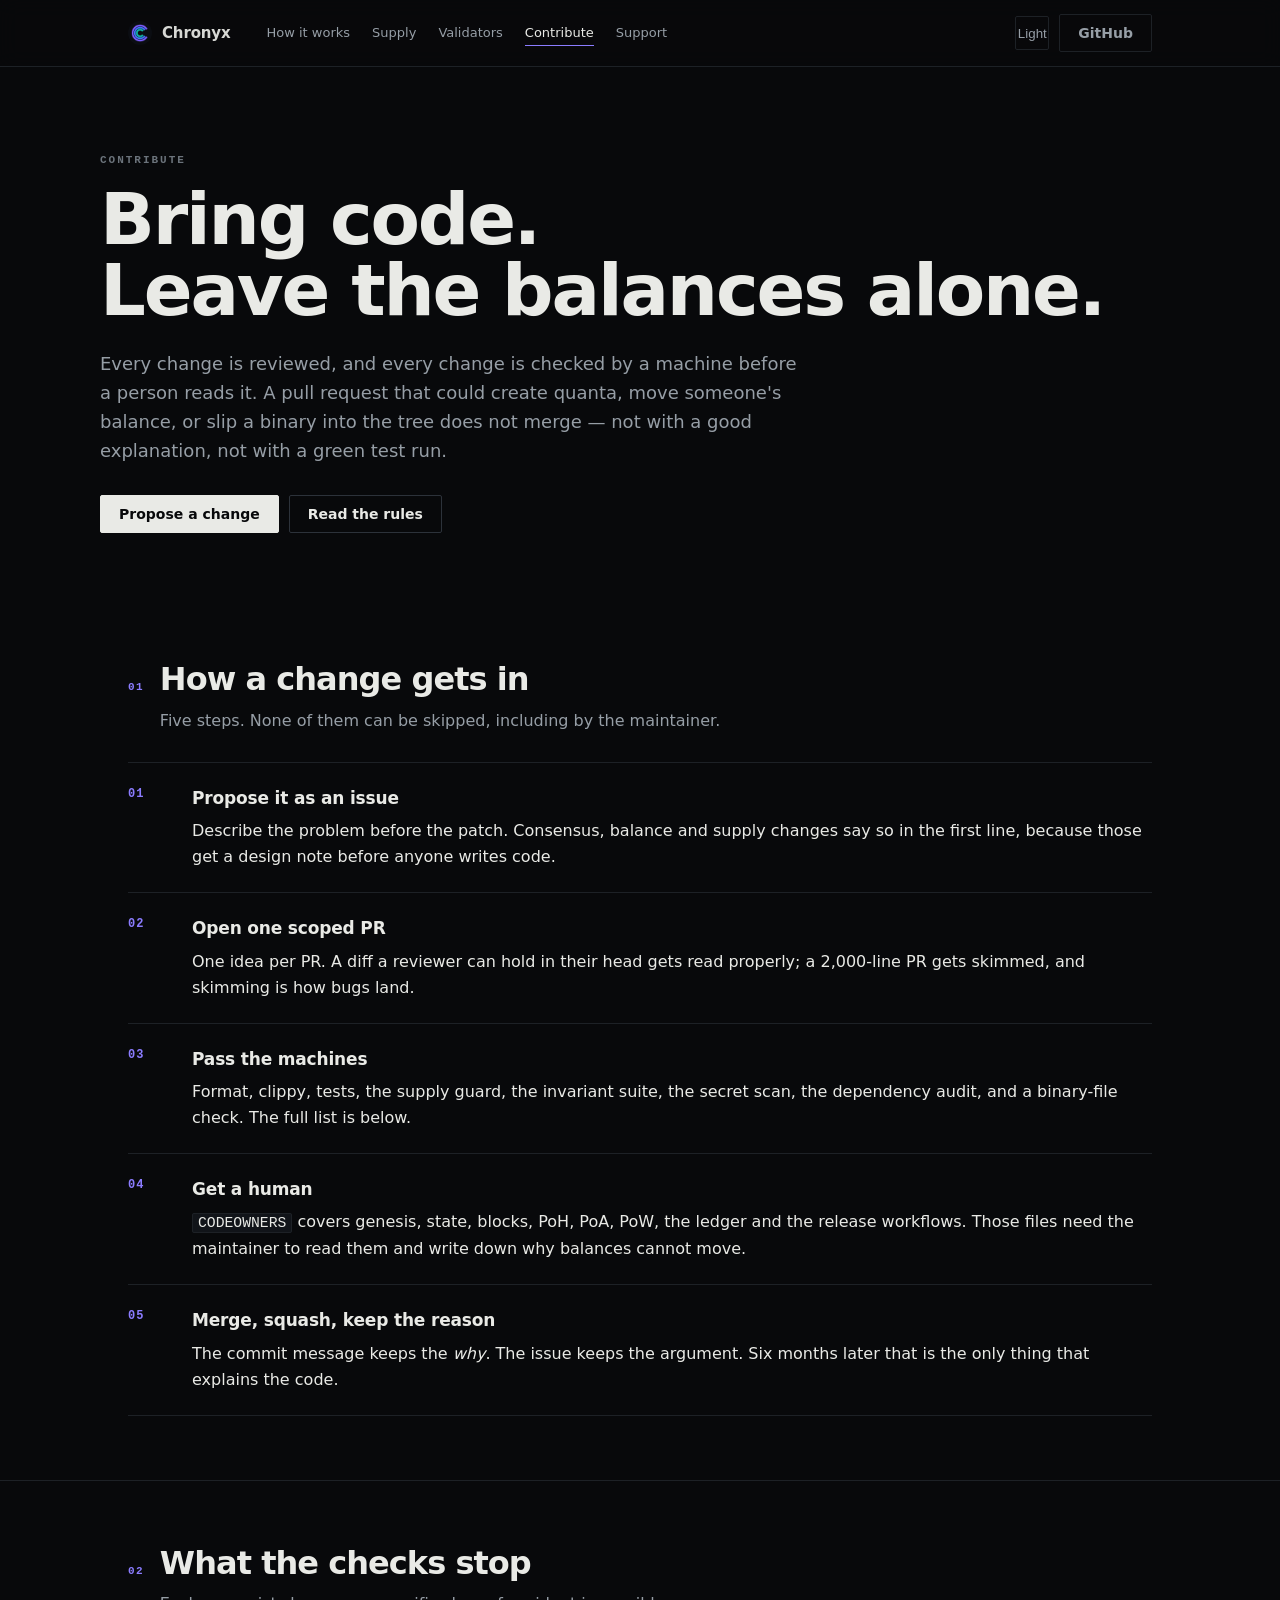
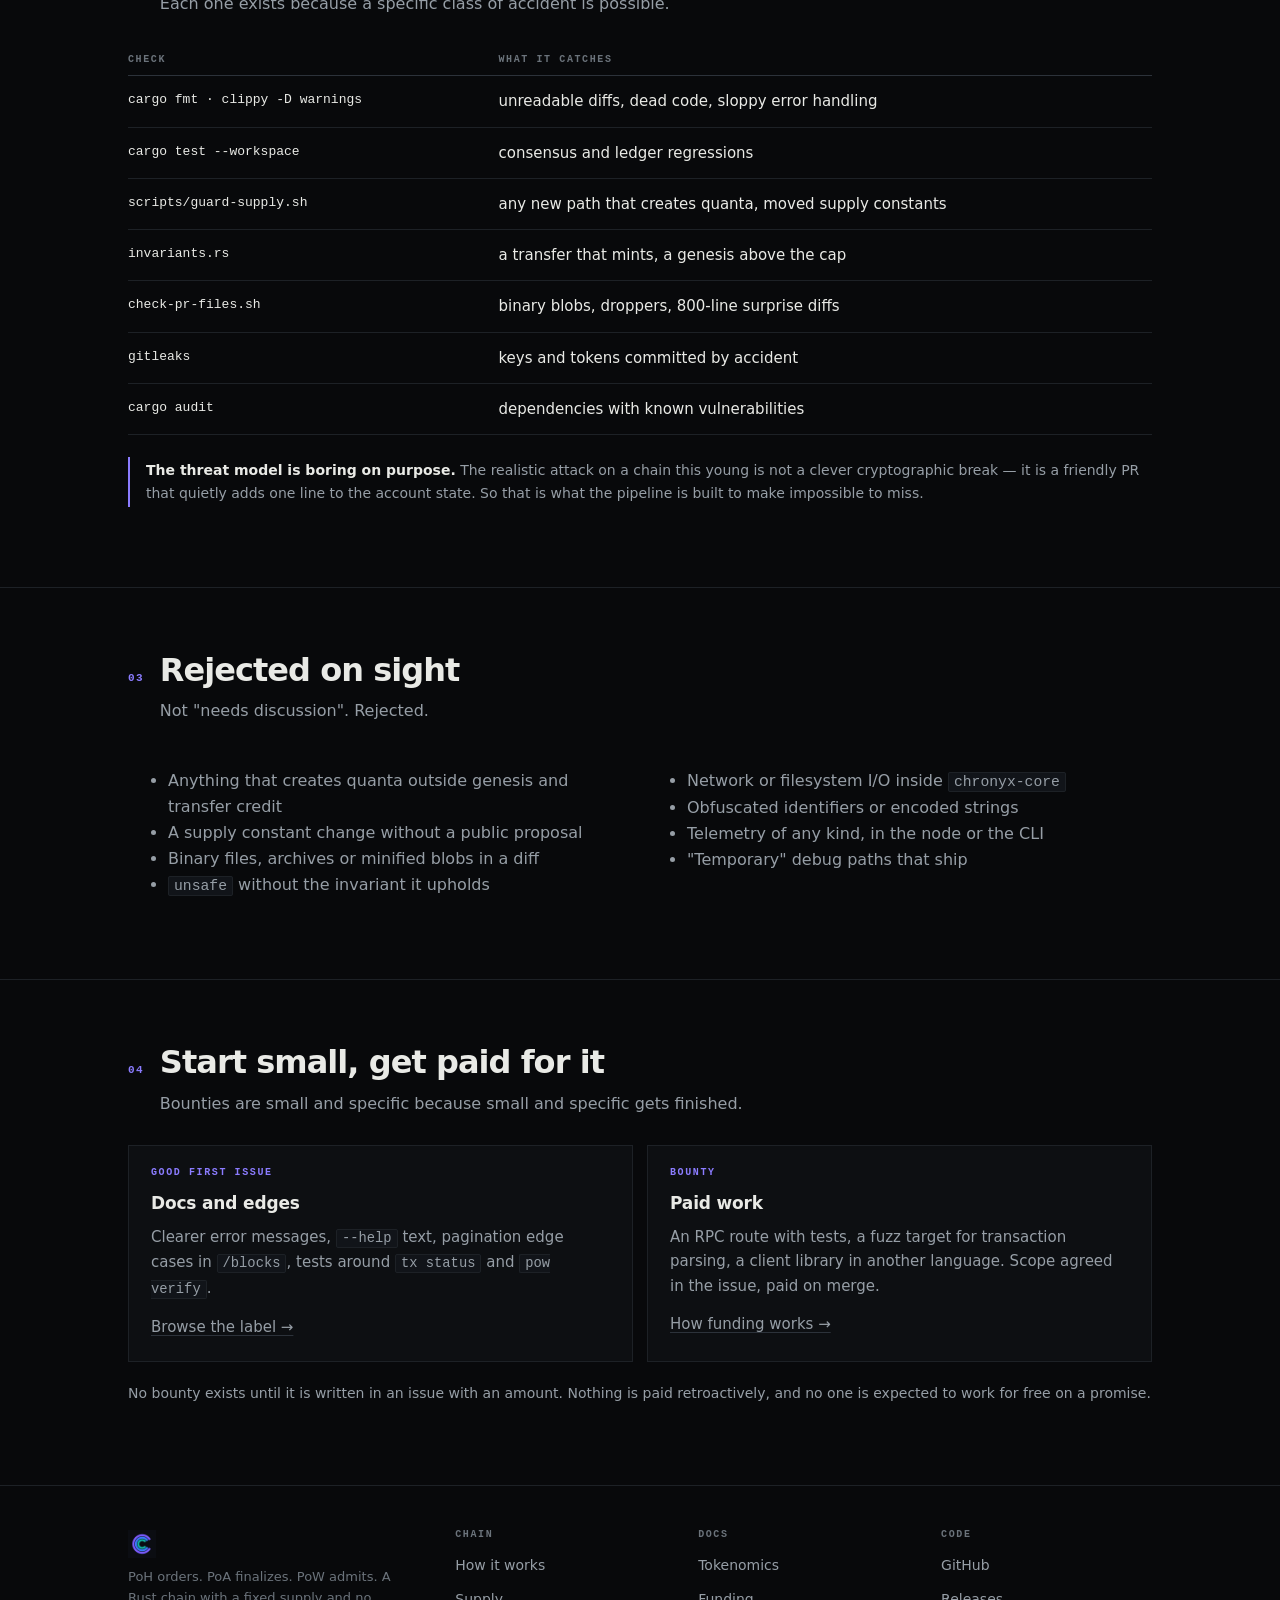
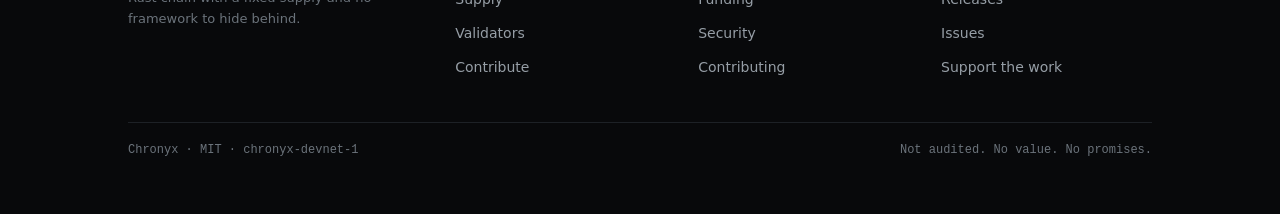
==== docs/contribute.html @ 862d787e "site: real pages instead of one scroll, and something to do The old landing page was a single file w" ====
<!doctype html>
<html lang="en" data-theme="dark">
<head>
<meta charset="utf-8">
<meta name="viewport" content="width=device-width, initial-scale=1">
<title>Contribute — reviewed, checked, merged</title>
<meta name="description" content="How to contribute to Chronyx: propose, open a scoped PR, pass the supply guard, secret scan and review, then merge. Nothing that touches balances ships without a human.">
<meta property="og:title" content="Contribute to Chronyx">
<meta property="og:image" content="https://hynxilona.github.io/chronyx/assets/chronyx-og.png">
<link rel="icon" href="assets/favicon.ico">
<link rel="icon" type="image/png" sizes="32x32" href="assets/favicon-32.png">
<link rel="stylesheet" href="assets/site.css">
</head>
<body data-page="contribute">
<a class="skip" href="#main">Skip to content</a>

<header class="site-head">
  <div class="wrap bar">
    <a class="brand" href="./">
      <img class="only-dark" src="assets/chronyx-mark-dark.png" alt="">
      <img class="only-light" src="assets/chronyx-mark-light.png" alt="">
      <span>Chronyx</span>
    </a>
    <nav class="nav" aria-label="Sections">
      <a href="how.html" data-nav="how">How it works</a>
      <a href="supply.html" data-nav="supply">Supply</a>
      <a href="validators.html" data-nav="validators">Validators</a>
      <a href="contribute.html" data-nav="contribute">Contribute</a>
      <a href="support.html" data-nav="support">Support</a>
    </nav>
    <div class="head-actions">
      <button class="icon-btn" data-theme-toggle type="button">Light</button>
      <a class="btn ghost" href="https://github.com/hynxilona/chronyx">GitHub</a>
    </div>
  </div>
</header>

<main id="main">

  <div class="wrap hero">
    <p class="eyebrow">Contribute</p>
    <h1>Bring code.<br>Leave the balances alone.</h1>
    <p class="lede">
      Every change is reviewed, and every change is checked by a machine before a
      person reads it. A pull request that could create quanta, move someone's
      balance, or slip a binary into the tree does not merge — not with a good
      explanation, not with a green test run.
    </p>
    <div class="actions">
      <a class="btn primary" href="https://github.com/hynxilona/chronyx/issues/new">Propose a change</a>
      <a class="btn" href="https://github.com/hynxilona/chronyx/blob/main/CONTRIBUTING.md">Read the rules</a>
    </div>
  </div>

  <section>
    <div class="wrap">
      <div class="sec-head">
        <span class="num">01</span>
        <div>
          <h2>How a change gets in</h2>
          <p>Five steps. None of them can be skipped, including by the maintainer.</p>
        </div>
      </div>

      <ol class="steps">
        <li>
          <div>
            <h3>Propose it as an issue</h3>
            <p>Describe the problem before the patch. Consensus, balance and supply
            changes say so in the first line, because those get a design note before
            anyone writes code.</p>
          </div>
        </li>
        <li>
          <div>
            <h3>Open one scoped PR</h3>
            <p>One idea per PR. A diff a reviewer can hold in their head gets read
            properly; a 2,000-line PR gets skimmed, and skimming is how bugs land.</p>
          </div>
        </li>
        <li>
          <div>
            <h3>Pass the machines</h3>
            <p>Format, clippy, tests, the supply guard, the invariant suite, the secret
            scan, the dependency audit, and a binary-file check. The full list is below.</p>
          </div>
        </li>
        <li>
          <div>
            <h3>Get a human</h3>
            <p><code>CODEOWNERS</code> covers genesis, state, blocks, PoH, PoA, PoW, the
            ledger and the release workflows. Those files need the maintainer to read
            them and write down why balances cannot move.</p>
          </div>
        </li>
        <li>
          <div>
            <h3>Merge, squash, keep the reason</h3>
            <p>The commit message keeps the <em>why</em>. The issue keeps the argument.
            Six months later that is the only thing that explains the code.</p>
          </div>
        </li>
      </ol>
    </div>
  </section>

  <section>
    <div class="wrap">
      <div class="sec-head">
        <span class="num">02</span>
        <div>
          <h2>What the checks stop</h2>
          <p>Each one exists because a specific class of accident is possible.</p>
        </div>
      </div>

      <table class="tbl">
        <tr><th>Check</th><th>What it catches</th></tr>
        <tr><td class="mono">cargo fmt · clippy -D warnings</td><td>unreadable diffs, dead code, sloppy error handling</td></tr>
        <tr><td class="mono">cargo test --workspace</td><td>consensus and ledger regressions</td></tr>
        <tr><td class="mono">scripts/guard-supply.sh</td><td>any new path that creates quanta, moved supply constants</td></tr>
        <tr><td class="mono">invariants.rs</td><td>a transfer that mints, a genesis above the cap</td></tr>
        <tr><td class="mono">check-pr-files.sh</td><td>binary blobs, droppers, 800-line surprise diffs</td></tr>
        <tr><td class="mono">gitleaks</td><td>keys and tokens committed by accident</td></tr>
        <tr><td class="mono">cargo audit</td><td>dependencies with known vulnerabilities</td></tr>
      </table>

      <p class="note" style="margin-top:22px">
        <strong>The threat model is boring on purpose.</strong> The realistic attack on a
        chain this young is not a clever cryptographic break — it is a friendly PR that
        quietly adds one line to the account state. So that is what the pipeline is
        built to make impossible to miss.
      </p>
    </div>
  </section>

  <section>
    <div class="wrap">
      <div class="sec-head">
        <span class="num">03</span>
        <div>
          <h2>Rejected on sight</h2>
          <p>Not "needs discussion". Rejected.</p>
        </div>
      </div>

      <div class="grid-2">
        <ul class="quiet">
          <li>Anything that creates quanta outside genesis and transfer credit</li>
          <li>A supply constant change without a public proposal</li>
          <li>Binary files, archives or minified blobs in a diff</li>
          <li><code>unsafe</code> without the invariant it upholds</li>
        </ul>
        <ul class="quiet">
          <li>Network or filesystem I/O inside <code>chronyx-core</code></li>
          <li>Obfuscated identifiers or encoded strings</li>
          <li>Telemetry of any kind, in the node or the CLI</li>
          <li>"Temporary" debug paths that ship</li>
        </ul>
      </div>
    </div>
  </section>

  <section>
    <div class="wrap">
      <div class="sec-head">
        <span class="num">04</span>
        <div>
          <h2>Start small, get paid for it</h2>
          <p>Bounties are small and specific because small and specific gets finished.</p>
        </div>
      </div>

      <div class="grid-2">
        <div class="panel">
          <span class="tag">Good first issue</span>
          <h3>Docs and edges</h3>
          <p>Clearer error messages, <code>--help</code> text, pagination edge cases in
          <code>/blocks</code>, tests around <code>tx status</code> and <code>pow verify</code>.</p>
          <p style="margin-top:14px"><a href="https://github.com/hynxilona/chronyx/labels/good%20first%20issue">Browse the label →</a></p>
        </div>
        <div class="panel">
          <span class="tag">Bounty</span>
          <h3>Paid work</h3>
          <p>An RPC route with tests, a fuzz target for transaction parsing, a client
          library in another language. Scope agreed in the issue, paid on merge.</p>
          <p style="margin-top:14px"><a href="support.html">How funding works →</a></p>
        </div>
      </div>

      <p class="small quiet" style="margin-top:20px">
        No bounty exists until it is written in an issue with an amount. Nothing is paid
        retroactively, and no one is expected to work for free on a promise.
      </p>
    </div>
  </section>

</main>

<footer class="site-foot">
  <div class="wrap">
    <div class="foot-grid">
      <div>
        <img class="only-dark" src="assets/chronyx-mark-dark.png" width="28" alt="">
        <img class="only-light" src="assets/chronyx-mark-light.png" width="28" alt="">
        <p class="fine">PoH orders. PoA finalizes. PoW admits. A Rust chain with a fixed
        supply and no framework to hide behind.</p>
      </div>
      <div>
        <h4>Chain</h4>
        <ul>
          <li><a href="how.html">How it works</a></li>
          <li><a href="supply.html">Supply</a></li>
          <li><a href="validators.html">Validators</a></li>
          <li><a href="contribute.html">Contribute</a></li>
        </ul>
      </div>
      <div>
        <h4>Docs</h4>
        <ul>
          <li><a href="https://github.com/hynxilona/chronyx/blob/main/docs/TOKENOMICS.md">Tokenomics</a></li>
          <li><a href="https://github.com/hynxilona/chronyx/blob/main/docs/FUNDING.md">Funding</a></li>
          <li><a href="https://github.com/hynxilona/chronyx/blob/main/SECURITY.md">Security</a></li>
          <li><a href="https://github.com/hynxilona/chronyx/blob/main/CONTRIBUTING.md">Contributing</a></li>
        </ul>
      </div>
      <div>
        <h4>Code</h4>
        <ul>
          <li><a href="https://github.com/hynxilona/chronyx">GitHub</a></li>
          <li><a href="https://github.com/hynxilona/chronyx/releases">Releases</a></li>
          <li><a href="https://github.com/hynxilona/chronyx/issues">Issues</a></li>
          <li><a href="support.html">Support the work</a></li>
        </ul>
      </div>
    </div>
    <div class="foot-base">
      <span>Chronyx · MIT · chronyx-devnet-1</span>
      <span>Not audited. No value. No promises.</span>
    </div>
  </div>
</footer>

<script src="assets/site.js"></script>
</body>
</html>
---- docs/assets/site.css ----
:root {
  --bg: #08090b;
  --surface: #0d0f12;
  --surface-2: #111419;
  --line: #1d2126;
  --line-strong: #2c323a;
  --text: #e9eae6;
  --muted: #969ea6;
  --faint: #6b737b;
  --accent: #8b7cff;
  --accent-soft: rgba(139, 124, 255, 0.12);
  --ok: #5fd38d;
  --warn: #e0b25c;
  --mono: ui-monospace, "Cascadia Mono", "SF Mono", Menlo, Consolas, monospace;
  --sans: "Segoe UI", system-ui, -apple-system, "Helvetica Neue", Arial, sans-serif;
  color-scheme: dark;
}

[data-theme="light"] {
  --bg: #f6f6f2;
  --surface: #ffffff;
  --surface-2: #f1f1ec;
  --line: #e0e0d8;
  --line-strong: #c9c9c0;
  --text: #101318;
  --muted: #565d66;
  --faint: #7a8189;
  --accent: #5741e0;
  --accent-soft: rgba(87, 65, 224, 0.1);
  --ok: #1f8f52;
  --warn: #9a6b12;
  color-scheme: light;
}

* { box-sizing: border-box; }

html { -webkit-text-size-adjust: 100%; }

body {
  margin: 0;
  background: var(--bg);
  color: var(--text);
  font: 16px/1.62 var(--sans);
  -webkit-font-smoothing: antialiased;
  text-rendering: optimizeLegibility;
}

a { color: inherit; text-decoration-color: var(--line-strong); text-underline-offset: 3px; }
a:hover { text-decoration-color: var(--accent); }
a:focus-visible, button:focus-visible, input:focus-visible {
  outline: 2px solid var(--accent);
  outline-offset: 3px;
}

img { max-width: 100%; height: auto; }

.only-light { display: none; }
[data-theme="light"] .only-dark { display: none; }
[data-theme="light"] .only-light { display: inline-block; }

.wrap { max-width: 1080px; margin: 0 auto; padding: 0 28px; }

.skip {
  position: absolute; left: -9999px;
}
.skip:focus {
  left: 20px; top: 12px; z-index: 100;
  background: var(--surface); padding: 10px 14px; border: 1px solid var(--line-strong);
}

/* header */

.site-head {
  position: sticky; top: 0; z-index: 20;
  border-bottom: 1px solid var(--line);
  background: color-mix(in srgb, var(--bg) 88%, transparent);
  backdrop-filter: blur(10px);
}

.bar {
  display: flex; align-items: center; gap: 28px;
  height: 66px;
}

.brand {
  display: flex; align-items: center; gap: 10px;
  text-decoration: none; font-weight: 600; letter-spacing: -0.01em;
  font-size: 15px;
}
.brand img { width: 24px; height: 24px; border-radius: 50%; }
.brand span { opacity: .92; }

.nav { display: flex; gap: 22px; margin-left: 8px; }
.nav a {
  font: 500 13px/1 var(--sans);
  color: var(--muted); text-decoration: none;
  padding: 6px 0;
  border-bottom: 1px solid transparent;
}
.nav a:hover { color: var(--text); }
.nav a[aria-current="page"] { color: var(--text); border-bottom-color: var(--accent); }

.head-actions { margin-left: auto; display: flex; align-items: center; gap: 10px; }

.icon-btn {
  display: inline-flex; align-items: center; justify-content: center;
  width: 34px; height: 34px; padding: 0;
  background: transparent; color: var(--muted);
  border: 1px solid var(--line); border-radius: 2px;
  cursor: pointer;
}
.icon-btn:hover { color: var(--text); border-color: var(--line-strong); }

/* type */

.eyebrow {
  font: 600 11px/1 var(--mono);
  letter-spacing: .18em; text-transform: uppercase;
  color: var(--faint);
}
.eyebrow .dot { color: var(--ok); }

h1, h2, h3 { letter-spacing: -0.03em; font-weight: 600; }
h1 { font-size: clamp(38px, 6.4vw, 72px); line-height: 0.99; margin: 18px 0 22px; }
h2 { font-size: clamp(24px, 3vw, 32px); line-height: 1.15; margin: 0 0 10px; }
h3 { font-size: 17px; margin: 0 0 6px; letter-spacing: -0.01em; }

p { margin: 0 0 16px; }
p.lede { font-size: 18px; color: var(--muted); max-width: 62ch; margin-bottom: 30px; }
.quiet { color: var(--muted); }
.small { font-size: 14px; }

/* hero */

.hero { padding: 88px 0 64px; }
.hero-grid { display: grid; grid-template-columns: 1.35fr .65fr; gap: 56px; align-items: end; }
.hero-side { border-left: 1px solid var(--line); padding-left: 24px; }
.hero-side dl { margin: 0; }
.hero-side div { padding: 12px 0; border-bottom: 1px solid var(--line); }
.hero-side div:last-child { border-bottom: 0; }
.hero-side dt { font: 600 10px/1 var(--mono); letter-spacing: .16em; text-transform: uppercase; color: var(--faint); margin-bottom: 6px; }
.hero-side dd { margin: 0; font: 500 14px/1.4 var(--mono); }

.actions { display: flex; gap: 10px; flex-wrap: wrap; }

.btn {
  display: inline-flex; align-items: center; gap: 8px;
  padding: 11px 18px; border-radius: 2px;
  border: 1px solid var(--line-strong);
  background: transparent; color: var(--text);
  font: 600 14px/1 var(--sans); text-decoration: none;
  cursor: pointer;
}
.btn:hover { border-color: var(--text); }
.btn.primary { background: var(--text); color: var(--bg); border-color: var(--text); }
.btn.primary:hover { background: var(--accent); border-color: var(--accent); color: #08090b; }
.btn.ghost { border-color: var(--line); color: var(--muted); }
.btn.ghost:hover { color: var(--text); }

/* facts strip */

.facts {
  display: grid; grid-template-columns: repeat(4, 1fr);
  border-top: 1px solid var(--line); border-bottom: 1px solid var(--line);
}
.facts div { padding: 22px 0; }
.facts div + div { border-left: 1px solid var(--line); padding-left: 24px; }
.facts b { display: block; font: 500 22px/1.1 var(--mono); letter-spacing: -0.02em; }
.facts span { display: block; margin-top: 6px; font: 600 10px/1 var(--mono); letter-spacing: .16em; text-transform: uppercase; color: var(--faint); }

/* sections */

section { padding: 64px 0; border-top: 1px solid var(--line); }
section:first-of-type { border-top: 0; }
.sec-head { display: flex; align-items: baseline; gap: 16px; margin-bottom: 28px; }
.sec-head .num { font: 600 11px/1 var(--mono); color: var(--accent); letter-spacing: .12em; }
.sec-head p { margin: 6px 0 0; color: var(--muted); }

/* rows */

.row {
  display: grid; grid-template-columns: 200px 1fr; gap: 32px;
  padding: 26px 0; border-top: 1px solid var(--line);
}
.row:last-child { border-bottom: 1px solid var(--line); }
.row .label { font: 600 11px/1.5 var(--mono); letter-spacing: .14em; text-transform: uppercase; color: var(--faint); }
.row .label b { display: block; color: var(--text); font-size: 13px; letter-spacing: .06em; }
.row p:last-child { margin-bottom: 0; }

/* panels */

.panel {
  border: 1px solid var(--line);
  background: var(--surface);
  padding: 22px;
}
.panel h3 { margin-bottom: 8px; }
.panel p { color: var(--muted); font-size: 15px; margin-bottom: 0; }
.panel .tag { font: 600 10px/1 var(--mono); letter-spacing: .16em; text-transform: uppercase; color: var(--accent); display: block; margin-bottom: 12px; }

.grid-3 { display: grid; grid-template-columns: repeat(3, 1fr); gap: 14px; }
.grid-2 { display: grid; grid-template-columns: 1fr 1fr; gap: 14px; }

/* tables */

.tbl { width: 100%; border-collapse: collapse; font-size: 15px; }
.tbl th {
  text-align: left; padding: 10px 0;
  font: 600 10px/1 var(--mono); letter-spacing: .16em; text-transform: uppercase;
  color: var(--faint); border-bottom: 1px solid var(--line-strong);
}
.tbl td { padding: 13px 0; border-bottom: 1px solid var(--line); vertical-align: top; }
.tbl td:first-child { padding-right: 20px; }
.tbl .mono { font-family: var(--mono); font-size: 13px; }

/* code */

.code { border: 1px solid var(--line); background: var(--surface); margin: 0 0 18px; }
.code-head {
  display: flex; align-items: center; justify-content: space-between;
  padding: 8px 12px; border-bottom: 1px solid var(--line);
  font: 600 10px/1 var(--mono); letter-spacing: .14em; text-transform: uppercase; color: var(--faint);
}
.code pre {
  margin: 0; padding: 16px; overflow-x: auto;
  font: 13px/1.7 var(--mono); color: var(--text);
}
.copy {
  background: transparent; border: 0; color: var(--faint);
  font: 600 10px/1 var(--mono); letter-spacing: .12em; text-transform: uppercase;
  cursor: pointer; padding: 2px 4px;
}
.copy:hover { color: var(--text); }
code { font-family: var(--mono); font-size: .92em; }
p code, li code, td code { background: var(--surface-2); border: 1px solid var(--line); padding: 1px 5px; border-radius: 2px; }

/* callout */

.note {
  border-left: 2px solid var(--accent);
  padding: 2px 0 2px 16px;
  color: var(--muted); font-size: 14px;
}
.note strong { color: var(--text); }
.note.warn { border-left-color: var(--warn); }

/* demo */

.demo { border: 1px solid var(--line); background: var(--surface); }
.demo-head {
  display: flex; align-items: center; justify-content: space-between; gap: 12px;
  padding: 12px 14px; border-bottom: 1px solid var(--line);
  font: 600 10px/1 var(--mono); letter-spacing: .14em; text-transform: uppercase; color: var(--faint);
}
.demo-body { padding: 14px; }
.demo ol { list-style: none; margin: 0; padding: 0; font: 13px/1.9 var(--mono); }
.demo li { display: flex; gap: 14px; color: var(--muted); }
.demo li b { color: var(--text); font-weight: 500; min-width: 34px; }
.demo li .h { color: var(--accent); overflow: hidden; text-overflow: ellipsis; }
.demo .stat { margin-top: 12px; font: 11px/1.6 var(--mono); color: var(--faint); letter-spacing: .06em; }

.field { display: flex; gap: 10px; align-items: center; flex-wrap: wrap; }
.field label { font: 600 10px/1 var(--mono); letter-spacing: .14em; text-transform: uppercase; color: var(--faint); }
.field input {
  background: var(--bg); border: 1px solid var(--line-strong); color: var(--text);
  font: 500 14px/1 var(--mono); padding: 10px 12px; width: 180px; border-radius: 2px;
}
.field output { font: 500 14px/1 var(--mono); color: var(--accent); }

/* footer */

.site-foot { border-top: 1px solid var(--line); padding: 44px 0 60px; }
.foot-grid { display: grid; grid-template-columns: 1.4fr 1fr 1fr 1fr; gap: 32px; }
.site-foot h4 { font: 600 10px/1 var(--mono); letter-spacing: .16em; text-transform: uppercase; color: var(--faint); margin: 0 0 12px; }
.site-foot ul { list-style: none; margin: 0; padding: 0; }
.site-foot li { margin-bottom: 8px; }
.site-foot a { color: var(--muted); text-decoration: none; font-size: 14px; }
.site-foot a:hover { color: var(--text); }
.site-foot .fine { color: var(--faint); font-size: 13px; max-width: 34ch; }
.foot-base { margin-top: 34px; padding-top: 18px; border-top: 1px solid var(--line); display: flex; justify-content: space-between; gap: 16px; flex-wrap: wrap; font: 12px/1.5 var(--mono); color: var(--faint); }

/* steps */

.steps { counter-reset: step; list-style: none; padding: 0; margin: 0; }
.steps > li {
  counter-increment: step;
  display: grid; grid-template-columns: 46px 1fr; gap: 18px;
  padding: 22px 0; border-top: 1px solid var(--line);
}
.steps > li::before {
  content: counter(step, decimal-leading-zero);
  font: 600 12px/1.6 var(--mono); color: var(--accent); letter-spacing: .08em;
}
.steps > li:last-child { border-bottom: 1px solid var(--line); }
.steps h3 { margin-bottom: 6px; }
.steps p:last-child { margin-bottom: 0; }

/* misc */

.pill {
  display: inline-block; padding: 3px 8px; border: 1px solid var(--line-strong);
  border-radius: 2px; font: 600 10px/1.4 var(--mono); letter-spacing: .12em; text-transform: uppercase; color: var(--muted);
}
.pill.ok { color: var(--ok); border-color: color-mix(in srgb, var(--ok) 40%, var(--line)); }
.pill.warn { color: var(--warn); border-color: color-mix(in srgb, var(--warn) 40%, var(--line)); }

@media (max-width: 900px) {
  .hero-grid { grid-template-columns: 1fr; gap: 32px; }
  .hero-side { border-left: 0; padding-left: 0; border-top: 1px solid var(--line); padding-top: 18px; }
  .facts { grid-template-columns: 1fr 1fr; }
  .facts div:nth-child(3) { border-left: 0; padding-left: 0; }
  .facts div { border-top: 1px solid var(--line); }
  .facts div:nth-child(-n+2) { border-top: 0; }
  .grid-3, .grid-2 { grid-template-columns: 1fr; }
  .row { grid-template-columns: 1fr; gap: 8px; }
  .foot-grid { grid-template-columns: 1fr 1fr; }
}

@media (max-width: 620px) {
  .wrap { padding: 0 18px; }
  .nav { display: none; }
  .hero { padding: 56px 0 44px; }
  section { padding: 44px 0; }
  .foot-grid { grid-template-columns: 1fr; gap: 24px; }
  .demo li { font-size: 12px; }
}

@media (prefers-reduced-motion: reduce) {
  * { transition: none !important; animation: none !important; }
}
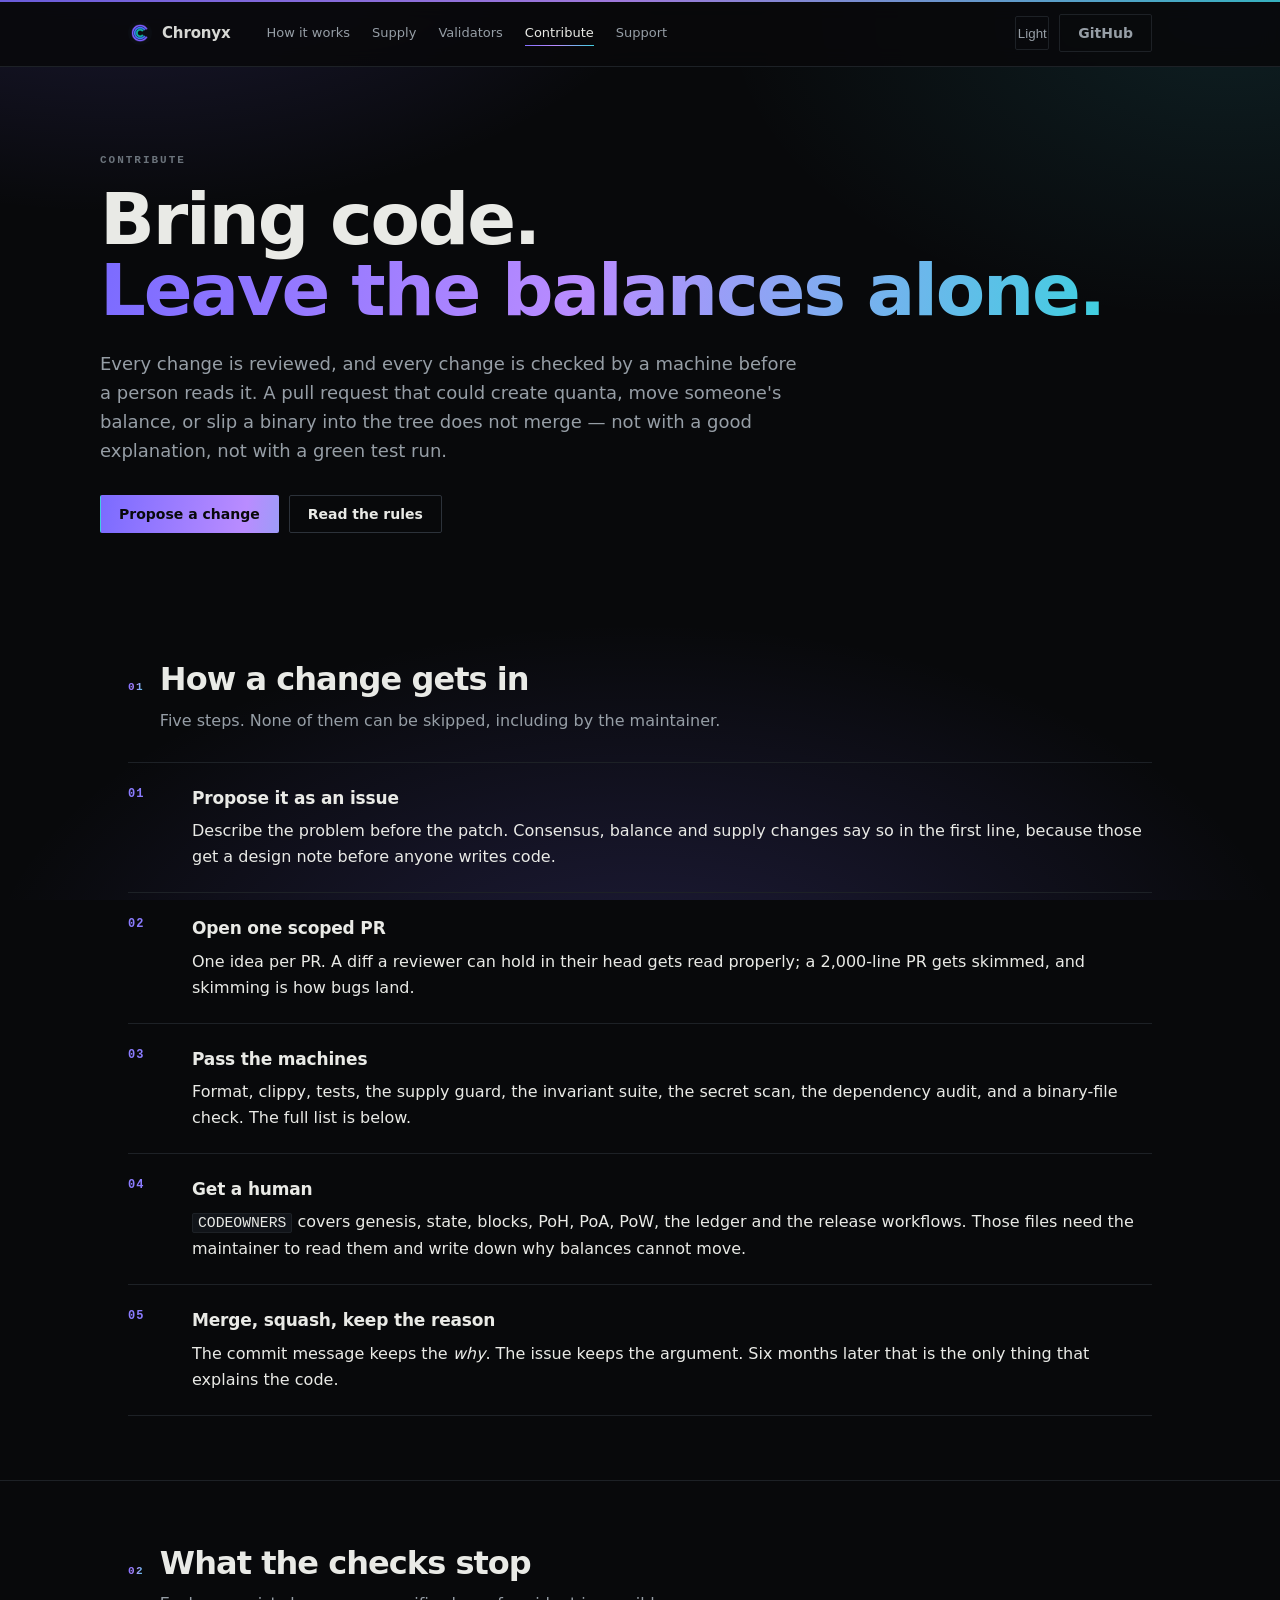
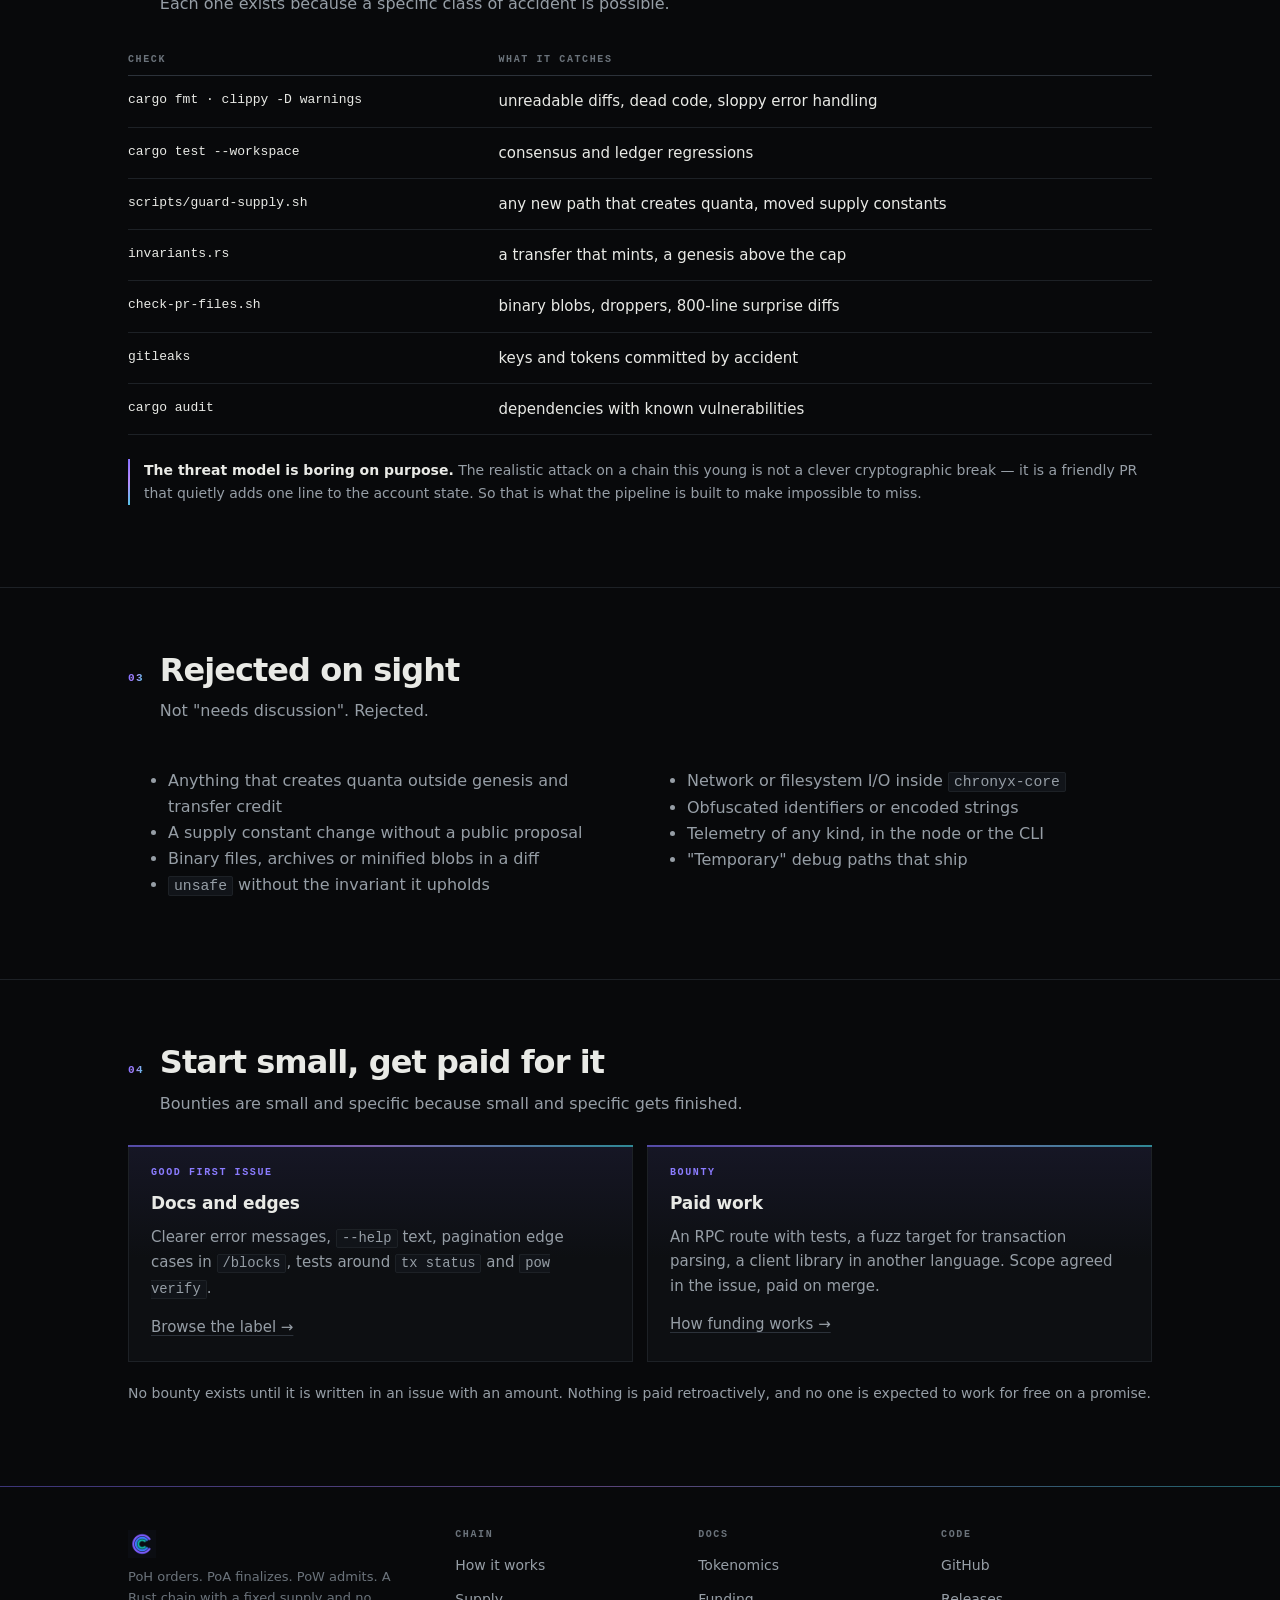
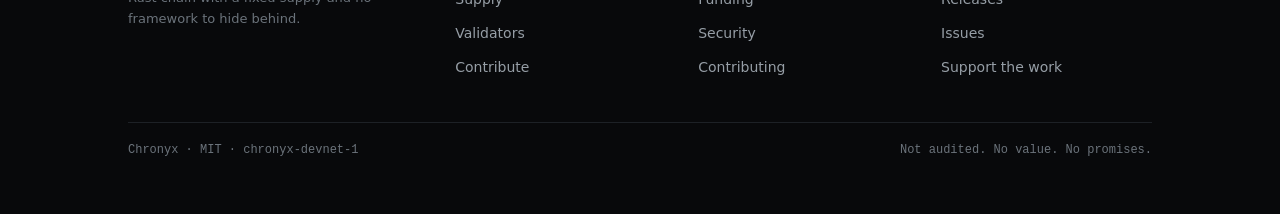
==== commit fa8cd497: "site: colour — one gradient, used deliberately The pages were monochrome to a fault. This adds a sin" ====
--- a/docs/contribute.html
+++ b/docs/contribute.html
@@ -39,7 +39,7 @@
 
   <div class="wrap hero">
     <p class="eyebrow">Contribute</p>
-    <h1>Bring code.<br>Leave the balances alone.</h1>
+    <h1>Bring code.<br><span class="grad-text">Leave the balances alone.</span></h1>
     <p class="lede">
       Every change is reviewed, and every change is checked by a machine before a
       person reads it. A pull request that could create quanta, move someone's
--- a/docs/assets/site.css
+++ b/docs/assets/site.css
@@ -304,9 +304,146 @@
 .pill.ok { color: var(--ok); border-color: color-mix(in srgb, var(--ok) 40%, var(--line)); }
 .pill.warn { color: var(--warn); border-color: color-mix(in srgb, var(--warn) 40%, var(--line)); }
 
+/* colour layer — one gradient, used in a few deliberate places */
+
+:root {
+  --g1: #7b6bff;
+  --g2: #b98cff;
+  --g3: #3fd0e0;
+  --grad: linear-gradient(100deg, var(--g1), var(--g2) 48%, var(--g3));
+  --glow-a: rgba(123, 107, 255, 0.20);
+  --glow-b: rgba(63, 208, 224, 0.11);
+}
+
+[data-theme="light"] {
+  --g1: #4331c4;
+  --g2: #6d3fd6;
+  --g3: #076e7c;
+  --glow-a: rgba(67, 49, 196, 0.10);
+  --glow-b: rgba(7, 110, 124, 0.08);
+}
+
+html {
+  background-color: var(--bg);
+  background-image:
+    radial-gradient(820px 460px at 10% -12%, var(--glow-a), transparent 70%),
+    radial-gradient(700px 420px at 96% 2%, var(--glow-b), transparent 72%),
+    radial-gradient(900px 520px at 50% 112%, var(--glow-a), transparent 74%);
+  background-repeat: no-repeat;
+  background-attachment: fixed;
+}
+
+body { background: transparent; }
+
+::selection {
+  background: color-mix(in srgb, var(--g1) 38%, transparent);
+  color: var(--text);
+}
+
+@supports ((background-clip: text) or (-webkit-background-clip: text)) {
+  .grad-text,
+  .facts b,
+  .sec-head .num {
+    background-image: var(--grad);
+    -webkit-background-clip: text;
+    background-clip: text;
+    color: transparent;
+  }
+}
+
+.site-head::before {
+  content: "";
+  position: absolute; inset: 0 0 auto 0; height: 2px;
+  background: var(--grad);
+  opacity: .85;
+}
+
+.nav a[aria-current="page"] {
+  border-bottom-color: transparent;
+  border-image: var(--grad) 1;
+}
+
+.hero-side {
+  position: relative;
+  border-left: 0;
+  padding-left: 24px;
+}
+.hero-side::before {
+  content: "";
+  position: absolute; left: 0; top: 0; bottom: 0; width: 1px;
+  background: linear-gradient(180deg, var(--g1), var(--g3));
+  opacity: .45;
+}
+
+.facts { position: relative; border-top: 0; }
+.facts::before {
+  content: "";
+  position: absolute; top: 0; left: 0; right: 0; height: 1px;
+  background: var(--grad);
+  opacity: .5;
+}
+
+.panel {
+  position: relative;
+  background: linear-gradient(180deg, color-mix(in srgb, var(--g1) 8%, var(--surface)), var(--surface) 52%);
+  transition: border-color .18s ease;
+}
+.panel::before {
+  content: "";
+  position: absolute; left: -1px; right: -1px; top: -1px; height: 2px;
+  background: var(--grad);
+  opacity: .6;
+}
+.panel:hover { border-color: color-mix(in srgb, var(--g1) 40%, var(--line)); }
+
+.btn.primary {
+  background: var(--grad);
+  background-size: 170% 100%;
+  background-position: 0 0;
+  border-color: transparent;
+  color: #08090b;
+  transition: background-position .3s ease;
+}
+.btn.primary:hover {
+  background: var(--grad);
+  background-size: 170% 100%;
+  background-position: 100% 0;
+  border-color: transparent;
+  color: #08090b;
+}
+[data-theme="light"] .btn.primary,
+[data-theme="light"] .btn.primary:hover { color: #fff; }
+
+.note {
+  position: relative;
+  border-left: 0;
+  padding-left: 16px;
+}
+.note::before {
+  content: "";
+  position: absolute; left: 0; top: 2px; bottom: 2px; width: 2px;
+  background: var(--grad);
+}
+.note.warn::before { background: var(--warn); }
+
+.site-foot { position: relative; border-top-color: transparent; }
+.site-foot::before {
+  content: "";
+  position: absolute; top: 0; left: 0; right: 0; height: 1px;
+  background: var(--grad);
+  opacity: .45;
+}
+
+.demo li .h { color: color-mix(in srgb, var(--g3) 62%, var(--text)); }
+
+.label[data-mech="poh"] b { color: var(--g1); }
+.label[data-mech="poa"] b { color: var(--g2); }
+.label[data-mech="pow"] b { color: var(--g3); }
+
 @media (max-width: 900px) {
   .hero-grid { grid-template-columns: 1fr; gap: 32px; }
   .hero-side { border-left: 0; padding-left: 0; border-top: 1px solid var(--line); padding-top: 18px; }
+  .hero-side::before { display: none; }
   .facts { grid-template-columns: 1fr 1fr; }
   .facts div:nth-child(3) { border-left: 0; padding-left: 0; }
   .facts div { border-top: 1px solid var(--line); }
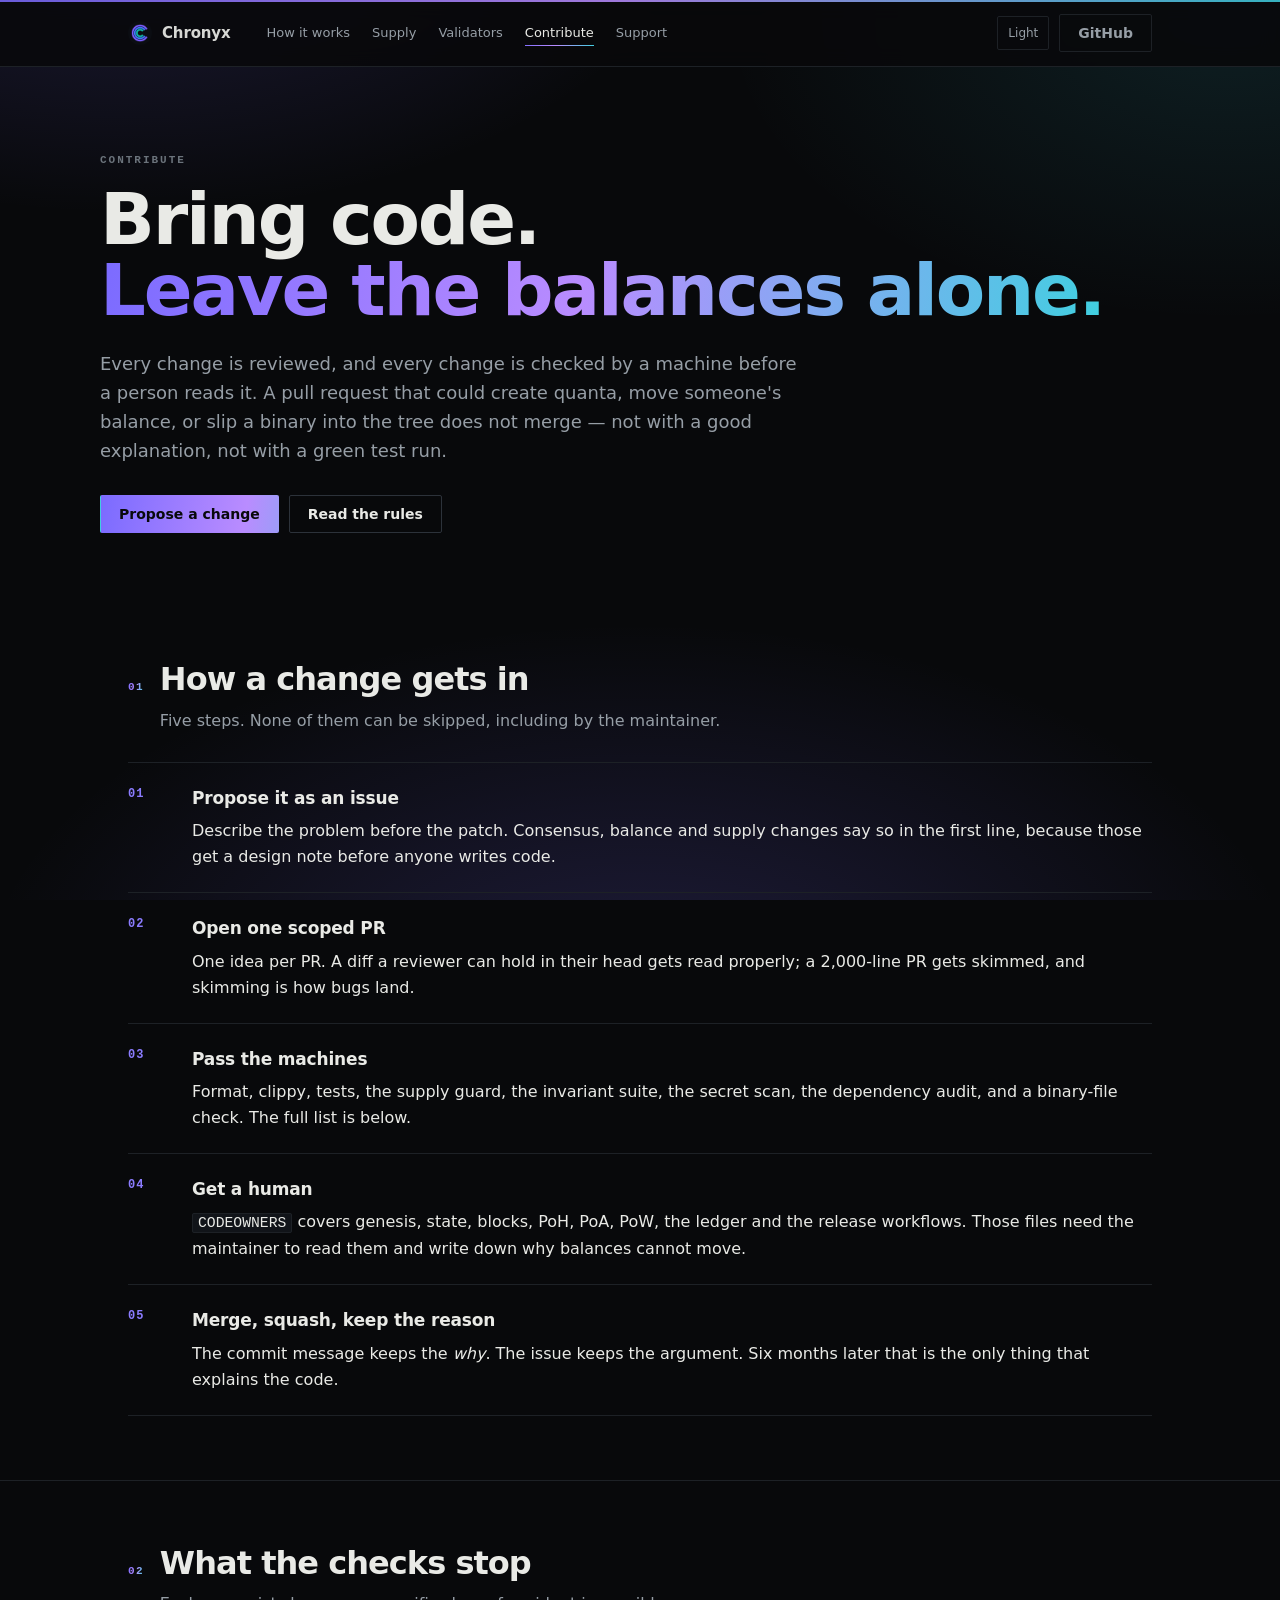
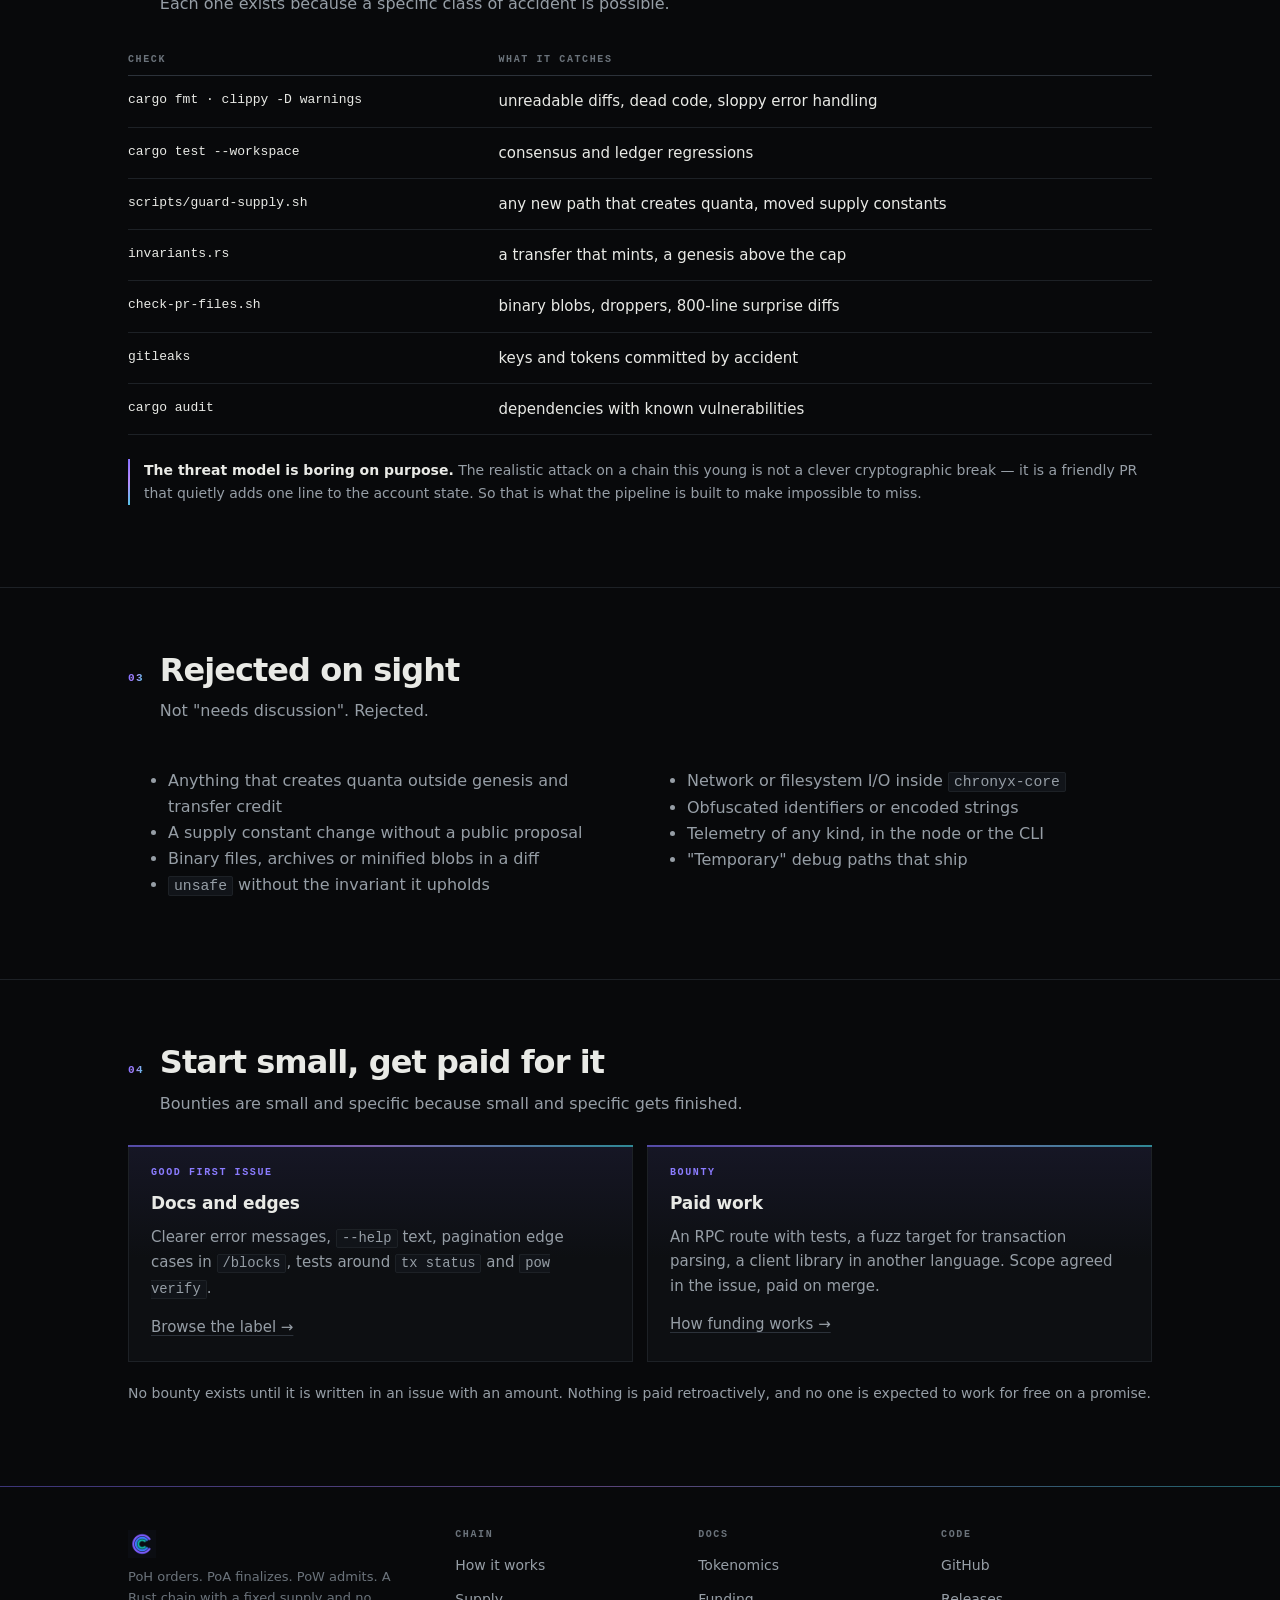
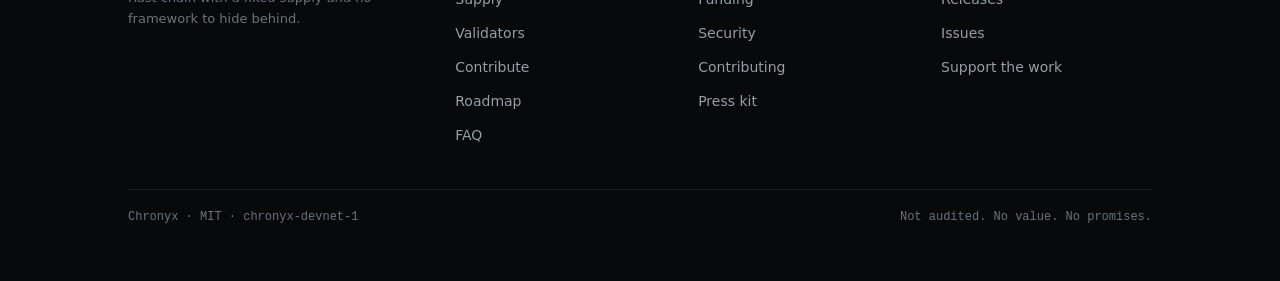
==== commit 39c6c5ad: "site: answer the skeptic, and build for phones Three pages a hostile reader actually needs:  - faq.h" ====
--- a/docs/contribute.html
+++ b/docs/contribute.html
@@ -5,8 +5,18 @@
 <meta name="viewport" content="width=device-width, initial-scale=1">
 <title>Contribute — reviewed, checked, merged</title>
 <meta name="description" content="How to contribute to Chronyx: propose, open a scoped PR, pass the supply guard, secret scan and review, then merge. Nothing that touches balances ships without a human.">
-<meta property="og:title" content="Contribute to Chronyx">
+<link rel="canonical" href="https://hynxilona.github.io/chronyx/contribute.html">
+<meta name="theme-color" content="#08090b">
+<meta property="og:type" content="website">
+<meta property="og:site_name" content="Chronyx">
+<meta property="og:title" content="Contribute — reviewed, checked, merged">
+<meta property="og:description" content="How to contribute to Chronyx: propose, open a scoped PR, pass the supply guard, secret scan and review, then merge. Nothing that touches balances ships without a human.">
+<meta property="og:url" content="https://hynxilona.github.io/chronyx/contribute.html">
 <meta property="og:image" content="https://hynxilona.github.io/chronyx/assets/chronyx-og.png">
+<meta name="twitter:card" content="summary_large_image">
+<meta name="twitter:title" content="Contribute — reviewed, checked, merged">
+<meta name="twitter:description" content="How to contribute to Chronyx: propose, open a scoped PR, pass the supply guard, secret scan and review, then merge. Nothing that touches balances ships without a human.">
+<meta name="twitter:image" content="https://hynxilona.github.io/chronyx/assets/chronyx-og.png">
 <link rel="icon" href="assets/favicon.ico">
 <link rel="icon" type="image/png" sizes="32x32" href="assets/favicon-32.png">
 <link rel="stylesheet" href="assets/site.css">
@@ -29,6 +39,16 @@
       <a href="support.html" data-nav="support">Support</a>
     </nav>
     <div class="head-actions">
+      <details class="menu">
+        <summary class="icon-btn" aria-label="Sections">Menu</summary>
+        <nav class="menu-panel" aria-label="Sections">
+          <a href="how.html">How it works</a>
+          <a href="supply.html">Supply</a>
+          <a href="validators.html">Validators</a>
+          <a href="contribute.html">Contribute</a>
+          <a href="support.html">Support</a>
+        </nav>
+      </details>
       <button class="icon-btn" data-theme-toggle type="button">Light</button>
       <a class="btn ghost" href="https://github.com/hynxilona/chronyx">GitHub</a>
     </div>
@@ -213,6 +233,8 @@
           <li><a href="supply.html">Supply</a></li>
           <li><a href="validators.html">Validators</a></li>
           <li><a href="contribute.html">Contribute</a></li>
+          <li><a href="roadmap.html">Roadmap</a></li>
+          <li><a href="faq.html">FAQ</a></li>
         </ul>
       </div>
       <div>
@@ -222,6 +244,7 @@
           <li><a href="https://github.com/hynxilona/chronyx/blob/main/docs/FUNDING.md">Funding</a></li>
           <li><a href="https://github.com/hynxilona/chronyx/blob/main/SECURITY.md">Security</a></li>
           <li><a href="https://github.com/hynxilona/chronyx/blob/main/CONTRIBUTING.md">Contributing</a></li>
+          <li><a href="press.html">Press kit</a></li>
         </ul>
       </div>
       <div>
--- a/docs/assets/site.css
+++ b/docs/assets/site.css
@@ -440,6 +440,78 @@
 .label[data-mech="poa"] b { color: var(--g2); }
 .label[data-mech="pow"] b { color: var(--g3); }
 
+/* header controls */
+
+.icon-btn {
+  width: auto; min-width: 34px; padding: 0 10px;
+  font: 500 12px/1 var(--sans);
+}
+
+.menu { display: none; position: relative; }
+.menu > summary { list-style: none; cursor: pointer; }
+.menu > summary::-webkit-details-marker { display: none; }
+.menu[open] > summary { color: var(--text); border-color: var(--line-strong); }
+.menu-panel {
+  position: absolute; right: 0; top: calc(100% + 8px); z-index: 30;
+  min-width: 190px; padding: 6px;
+  background: var(--surface);
+  border: 1px solid var(--line-strong);
+  display: grid;
+}
+.menu-panel a {
+  padding: 10px 12px; font-size: 14px;
+  color: var(--muted); text-decoration: none;
+}
+.menu-panel a:hover { color: var(--text); background: var(--surface-2); }
+
+/* quick links */
+
+.quicklinks {
+  display: flex; flex-wrap: wrap; gap: 8px 20px; align-items: baseline;
+  margin: 18px 0 0; font: 500 12px/1.6 var(--mono);
+  letter-spacing: .04em; color: var(--faint);
+}
+.quicklinks a {
+  color: var(--text); text-decoration: none;
+  border-bottom: 1px solid var(--line-strong); padding-bottom: 1px;
+}
+.quicklinks a:hover { border-bottom-color: var(--g1); }
+
+/* faq */
+
+.faq { border-top: 1px solid var(--line); }
+.faq details { border-bottom: 1px solid var(--line); }
+.faq summary {
+  position: relative; cursor: pointer; list-style: none;
+  padding: 18px 36px 18px 0;
+  font-weight: 600; font-size: 16px; letter-spacing: -0.01em;
+}
+.faq summary::-webkit-details-marker { display: none; }
+.faq summary:focus-visible,
+.menu > summary:focus-visible {
+  outline: 2px solid var(--accent);
+  outline-offset: 3px;
+}
+.faq summary::after {
+  content: "+"; position: absolute; right: 2px; top: 14px;
+  font: 400 18px/1 var(--mono); color: var(--g1);
+}
+.faq details[open] summary::after { content: "−"; }
+.faq .a { padding: 0 0 20px; max-width: 72ch; color: var(--muted); }
+.faq .a p:last-child { margin-bottom: 0; }
+
+/* copy blocks */
+
+.copy-body { padding: 16px; font-size: 15px; line-height: 1.62; }
+.copy-body p:last-child { margin-bottom: 0; }
+
+/* colour swatches */
+
+.swatches { display: grid; grid-template-columns: repeat(5, 1fr); gap: 10px; }
+.swatches div { border: 1px solid var(--line); padding: 8px; }
+.swatches span { display: block; height: 40px; margin-bottom: 8px; border: 1px solid var(--line); }
+.swatches code { font-size: 11px; color: var(--muted); background: none; border: 0; padding: 0; }
+
 @media (max-width: 900px) {
   .hero-grid { grid-template-columns: 1fr; gap: 32px; }
   .hero-side { border-left: 0; padding-left: 0; border-top: 1px solid var(--line); padding-top: 18px; }
@@ -451,17 +523,27 @@
   .grid-3, .grid-2 { grid-template-columns: 1fr; }
   .row { grid-template-columns: 1fr; gap: 8px; }
   .foot-grid { grid-template-columns: 1fr 1fr; }
+  .swatches { grid-template-columns: 1fr 1fr; }
 }
 
 @media (max-width: 620px) {
   .wrap { padding: 0 18px; }
   .nav { display: none; }
+  .menu { display: block; }
+  .head-actions { gap: 8px; }
+  .quicklinks { font-size: 11px; }
   .hero { padding: 56px 0 44px; }
   section { padding: 44px 0; }
   .foot-grid { grid-template-columns: 1fr; gap: 24px; }
   .demo li { font-size: 12px; }
 }
 
+@media (max-width: 400px) {
+  .brand span { display: none; }
+  .bar { gap: 16px; }
+  .head-actions .btn { padding: 9px 12px; }
+}
+
 @media (prefers-reduced-motion: reduce) {
   * { transition: none !important; animation: none !important; }
 }
